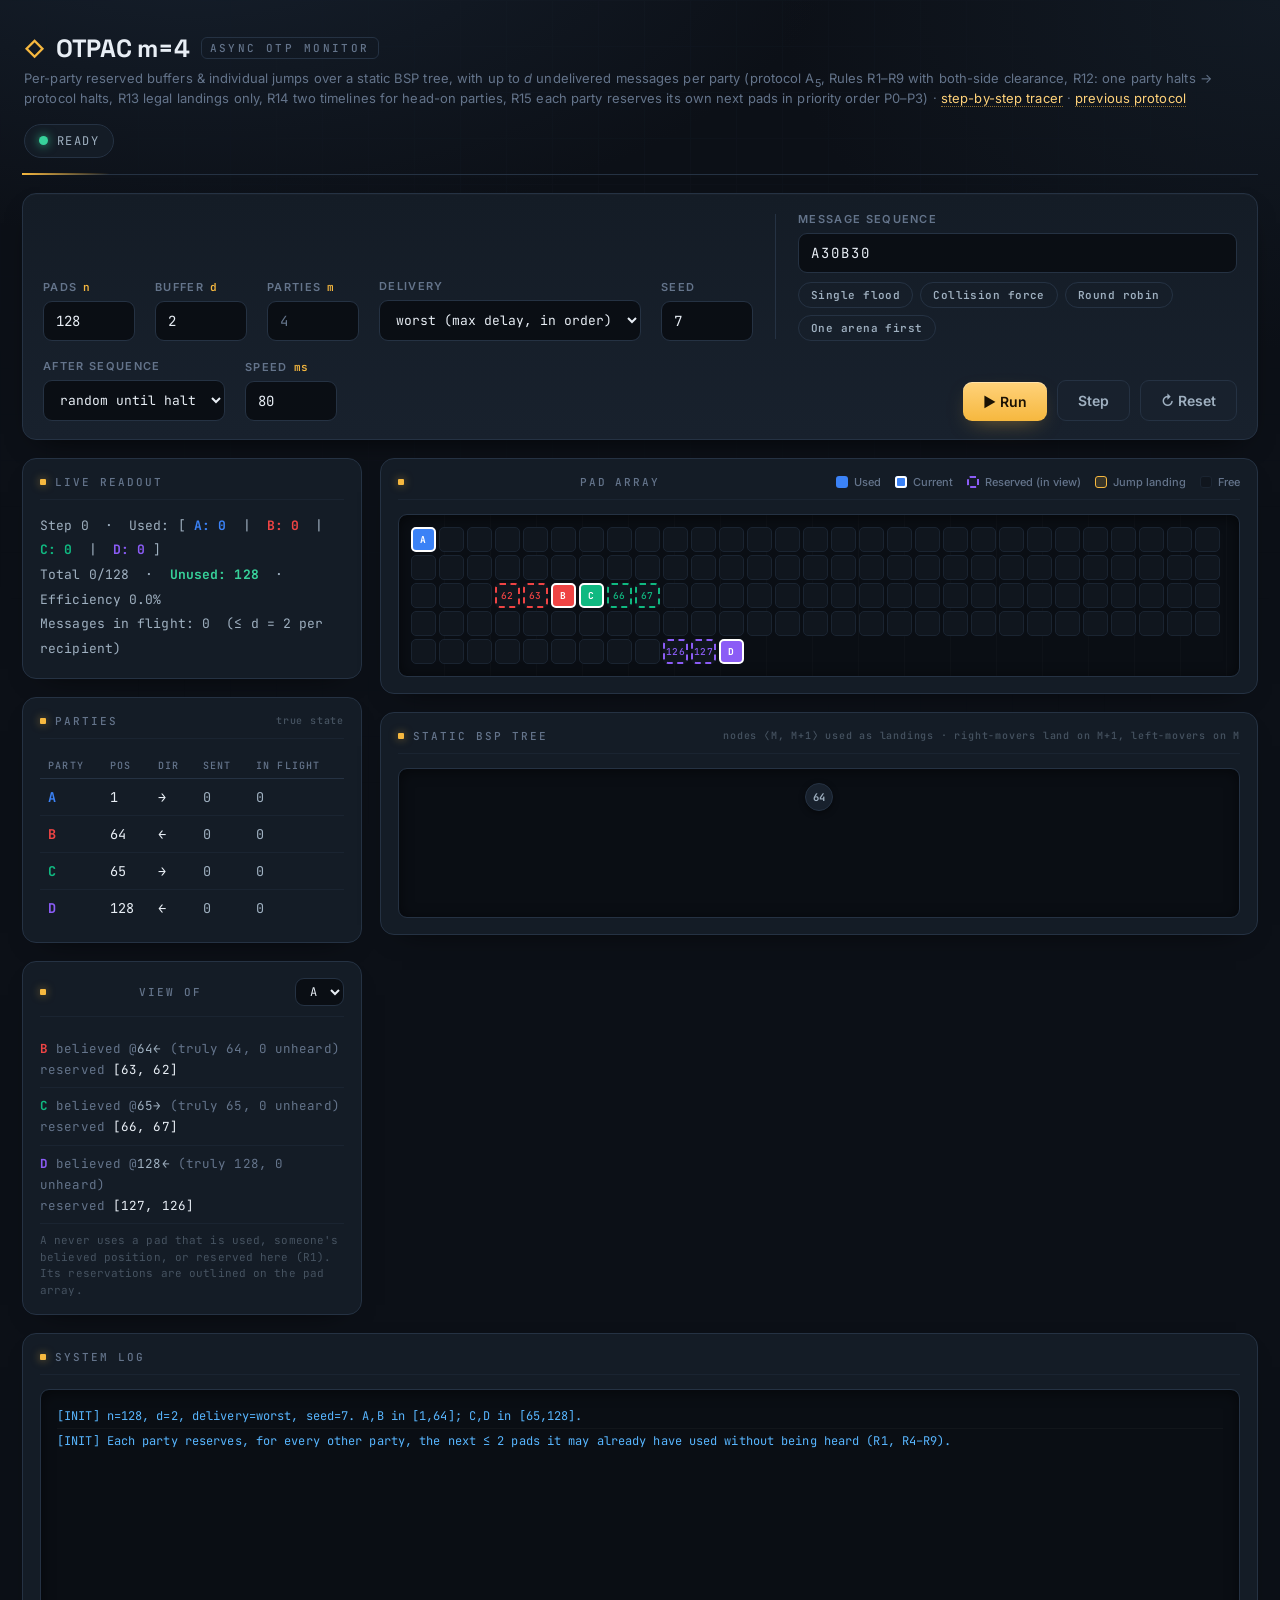
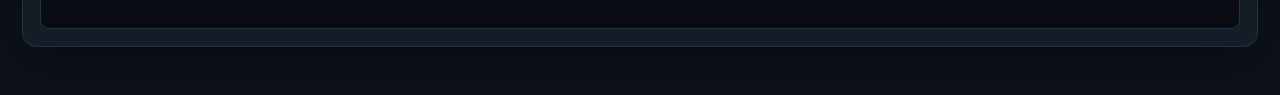
==== otpac_m4/index.html @ 9eb87cbe "A5 (m=4): Rule 15, each party reserves its own next d pads in priority order Every observer computes" ====
<!DOCTYPE html>
<html lang="en">
<head>
    <meta charset="UTF-8">
    <meta name="viewport" content="width=device-width, initial-scale=1.0">
    <title>OTPAC m=4 · Async OTP Monitor</title>
    <link rel="preconnect" href="https://fonts.googleapis.com">
    <link rel="preconnect" href="https://fonts.gstatic.com" crossorigin>
    <link href="https://fonts.googleapis.com/css2?family=Space+Grotesk:wght@500;600;700&family=Inter:wght@400;500;600&family=JetBrains+Mono:wght@400;500;700&display=swap" rel="stylesheet">
    <link rel="stylesheet" href="style.css">
</head>
<body>

<!-- ───────────────────────── HALT ALERT ───────────────────────── -->
<div id="blockedOverlay" class="blocked-overlay">
    <div class="modal">
        <div class="modal-flag">PROTOCOL HALTED</div>
        <h1 id="haltTitle">NO JUMP SPOT</h1>
        <p id="haltText">No party has a valid BSP jump spot left (more than 2d free pads on both sides).</p>
        <table class="blocked-stats-table">
            <thead><tr><th>Party</th><th>Pads used</th><th>Jumps</th></tr></thead>
            <tbody id="blockedTableBody"></tbody>
        </table>
        <div class="modal-waste">
            <span>Total pads wasted</span>
            <span id="statsWasted"></span>
        </div>
        <div class="modal-actions">
            <button class="btn-view" onclick="closePopup()">View trace</button>
            <button class="btn-restart" onclick="initSystem()">↻ Restart protocol</button>
        </div>
    </div>
</div>

<div class="container">

    <!-- ───────────────────────── NAMEPLATE ───────────────────────── -->
    <header class="header">
        <div class="nameplate">
            <div class="wordmark">
                <span class="wordmark-glyph">◇</span>
                <span>OTPAC m=4</span>
                <span class="wordmark-sub">Async OTP Monitor</span>
            </div>
            <div class="subtitle">Per-party reserved buffers &amp; individual jumps over a static BSP tree, with up to <i>d</i> undelivered messages per party (protocol A<sub>5</sub>, Rules R1–R9 with both-side clearance, R12: one party halts → protocol halts, R13 legal landings only, R14 two timelines for head-on parties, R15 each party reserves its own next pads in priority order P0–P3) · <a href="otpac_trace.html">step-by-step tracer</a> · <a href="../old_protocol/index.html">previous protocol</a></div>
        </div>
        <div class="status" id="statusLamp" data-state="ready">
            <span class="status-dot"></span>
            <span class="status-text">Ready</span>
        </div>
    </header>

    <!-- ───────────────────────── CONFIG WELL ───────────────────────── -->
    <section class="controls" aria-label="Simulation parameters">
        <div class="field">
            <label for="inpN">Pads <span class="sym">n</span></label>
            <input type="number" id="inpN" value="128" min="16" title="Total length of the shared pad.">
        </div>
        <div class="field">
            <label for="inpD">Buffer <span class="sym">d</span></label>
            <input type="number" id="inpD" value="2" min="1" title="At most d messages may be undelivered to a party when it sends. Must satisfy d ≤ ⌊n/4⌋−1.">
        </div>
        <div class="field">
            <label for="inpM">Parties <span class="sym">m</span></label>
            <input type="number" id="inpM" value="4" disabled title="This protocol is for exactly four parties: A, C move right; B, D move left.">
        </div>
        <div class="field">
            <label for="inpMode">Delivery</label>
            <select id="inpMode" title="How the network delivers messages. Every mode keeps at most d messages undelivered per recipient.">
                <option value="instant">instant (synchronous)</option>
                <option value="worst" selected>worst (max delay, in order)</option>
                <option value="random">random (p = 0.5)</option>
                <option value="adversarial">adversarial (p = 0.1)</option>
                <option value="lifo">lifo (newest first)</option>
                <option value="randcap">randcap (reordering)</option>
                <option value="shuffle">shuffle (random order)</option>
            </select>
        </div>
        <div class="field">
            <label for="inpSeed">Seed</label>
            <input type="number" id="inpSeed" value="7" min="0" title="Seed for random delivery and the random continuation.">
        </div>

        <div class="divider"></div>

        <div class="field field-grow">
            <label for="inpSeq">Message sequence</label>
            <input type="text" id="inpSeq" value="A30B30" placeholder="e.g. AABBCD  (A3 = AAA)" spellcheck="false" autocomplete="off">
            <div class="presets" aria-label="Sequence presets">
                <button type="button" class="chip" data-seq="A110">Single flood</button>
                <button type="button" class="chip" data-seq="ABABABABABABABABABABABAB">Collision force</button>
                <button type="button" class="chip" data-seq="ABCDABCDABCDABCD">Round robin</button>
                <button type="button" class="chip" data-seq="A30B30">One arena first</button>
            </div>
        </div>

        <div class="field">
            <label for="inpAfter">After sequence</label>
            <select id="inpAfter" title="What happens when the typed sequence is exhausted.">
                <option value="random" selected>random until halt</option>
                <option value="stop">stop</option>
            </select>
        </div>
        <div class="field">
            <label for="inpSpeed">Speed <span class="sym">ms</span></label>
            <input type="number" id="inpSpeed" value="80" step="20" min="0" title="Delay between steps. Set 0 to run instantly.">
        </div>

        <div class="actions">
            <button class="btn-run" id="btnRun" onclick="runSequence()">▶ Run</button>
            <button class="btn-reset" id="btnStep" onclick="stepOnce()" title="Execute the next Send">Step</button>
            <button class="btn-reset" onclick="initSystem()">↻ Reset</button>
        </div>
    </section>

    <!-- ───────────────────────── WORKSPACE ───────────────────────── -->
    <div class="layout-grid">

        <!-- Left rail: live readout + state + one party's view -->
        <aside class="rail">
            <section class="panel readout-panel">
                <div class="section-label">Live readout</div>
                <div class="readout" id="live-stats"><span class="readout-idle">Awaiting run…</span></div>
            </section>

            <section class="panel">
                <div class="section-label">Parties <span class="label-note">true state</span></div>
                <table class="state-table">
                    <thead><tr><th>Party</th><th>Pos</th><th>Dir</th><th>Sent</th><th>In flight</th></tr></thead>
                    <tbody id="stateBody"></tbody>
                </table>
            </section>

            <section class="panel">
                <div class="section-label section-label-row">
                    <span>View of</span>
                    <select id="inpObs" class="obs-select" title="Whose local view to display (also outlined on the pad array)">
                        <option value="0">A</option><option value="1">B</option><option value="2">C</option><option value="3">D</option>
                    </select>
                </div>
                <div class="view-box" id="viewBox"></div>
            </section>
        </aside>

        <!-- Main column: the pad tape (hero) + BSP tree -->
        <main class="stage">
            <section class="panel tape-panel">
                <div class="section-label section-label-row">
                    <span>Pad array</span>
                    <div class="legend" aria-hidden="true">
                        <span class="legend-item"><i class="sw sw-active"></i>Used</span>
                        <span class="legend-item"><i class="sw sw-pos"></i>Current</span>
                        <span class="legend-item"><i class="sw sw-res"></i>Reserved (in view)</span>
                        <span class="legend-item"><i class="sw sw-jump"></i>Jump landing</span>
                        <span class="legend-item"><i class="sw sw-empty"></i>Free</span>
                    </div>
                </div>
                <div class="tape">
                    <div class="pad-array" id="padGrid"></div>
                </div>
            </section>

            <section class="panel tree-panel">
                <div class="section-label">Static BSP tree <span class="label-note">nodes ⟨M, M+1⟩ used as landings · right-movers land on M+1, left-movers on M</span></div>
                <div id="tree-container">
                    <svg id="tree-lines"></svg>
                </div>
            </section>
        </main>
    </div>

    <!-- ───────────────────────── CONSOLE ───────────────────────── -->
    <section class="panel console-panel">
        <div class="section-label">System log</div>
        <div class="log" id="logBox"></div>
    </section>

</div>

<script src="otpac_m4.js"></script>
<script src="app.js"></script>
</body>
</html>
---- otpac_m4/style.css ----
/* ============================================================
   M-Party BSP · OTP Routing Monitor
   Instrument-console theme. Signal cells carry the colour;
   a single gold accent marks live / jump state.
   ============================================================ */

:root {
    /* Surfaces */
    --bg:          #0c1017;
    --bg-2:        #090d13;
    --panel:       #141c26;
    --panel-2:     #18212d;
    --well:        #0a0e14;   /* inset readouts: tape, log, tree */
    --line:        #253243;
    --line-soft:   #1a2431;

    /* Ink */
    --ink:         #e8eef5;
    --ink-2:       #9fb0c0;
    --ink-3:       #64748b;
    --ink-4:       #465361;

    /* Signature: the jump / live accent */
    --gold:        #f6b83f;
    --gold-hi:     #ffd27a;
    --gold-dim:    rgba(246, 184, 63, 0.16);
    --gold-line:   rgba(246, 184, 63, 0.55);

    /* Signals */
    --go:          #37d19a;
    --danger:      #f2585f;
    --azure:       #58b6ff;

    /* Compatibility aliases (referenced by older markup/JS paths) */
    --c-empty: var(--panel-2);
    --c-border: var(--line);
    --c-text: var(--ink);
    --c-bg: var(--bg);
    --c-card: var(--panel);

    --font-display: 'Space Grotesk', 'Inter', system-ui, sans-serif;
    --font-ui: 'Inter', system-ui, -apple-system, 'Segoe UI', sans-serif;
    --font-mono: 'JetBrains Mono', ui-monospace, 'SF Mono', 'Cascadia Code', Menlo, monospace;

    --radius: 14px;
    --radius-sm: 9px;
}

* { box-sizing: border-box; }

body {
    font-family: var(--font-ui);
    margin: 0;
    padding: 28px 22px 48px;
    color: var(--ink);
    background:
        radial-gradient(1200px 600px at 15% -10%, #16202d 0%, transparent 55%),
        radial-gradient(1000px 700px at 100% 0%, #121a24 0%, transparent 50%),
        var(--bg);
    background-attachment: fixed;
    -webkit-font-smoothing: antialiased;
    letter-spacing: 0.1px;
}

/* faint engineering grid overlay */
body::before {
    content: "";
    position: fixed;
    inset: 0;
    pointer-events: none;
    background-image:
        linear-gradient(var(--line-soft) 1px, transparent 1px),
        linear-gradient(90deg, var(--line-soft) 1px, transparent 1px);
    background-size: 46px 46px;
    opacity: 0.20;
    mask-image: radial-gradient(circle at 50% 0%, #000 0%, transparent 80%);
    z-index: 0;
}

.container {
    position: relative;
    z-index: 1;
    max-width: 1440px;
    margin: 0 auto;
    display: flex;
    flex-direction: column;
    gap: 18px;
    animation: rise 0.5s cubic-bezier(.2,.7,.2,1) both;
}

@keyframes rise { from { opacity: 0; transform: translateY(8px); } to { opacity: 1; transform: none; } }

/* ───────────────────────── NAMEPLATE ───────────────────────── */
.header {
    display: flex;
    align-items: center;
    justify-content: space-between;
    gap: 18px;
    flex-wrap: wrap;
    padding: 4px 2px 16px;
    border-bottom: 1px solid var(--line);
    position: relative;
}
.header::after {
    content: "";
    position: absolute;
    left: 0; bottom: -1px;
    width: 88px; height: 2px;
    background: linear-gradient(90deg, var(--gold), transparent);
}
.nameplate { display: flex; flex-direction: column; gap: 6px; }
.wordmark {
    display: flex;
    align-items: baseline;
    gap: 11px;
    font-family: var(--font-display);
    font-weight: 700;
    font-size: 25px;
    letter-spacing: -0.01em;
    color: var(--ink);
}
.wordmark-glyph { color: var(--gold); font-size: 20px; transform: translateY(-1px); }
.wordmark-sub {
    font-family: var(--font-mono);
    font-size: 11px;
    font-weight: 500;
    letter-spacing: 0.22em;
    text-transform: uppercase;
    color: var(--ink-3);
    padding: 3px 8px;
    border: 1px solid var(--line);
    border-radius: 6px;
    align-self: center;
}
.subtitle { font-size: 13px; color: var(--ink-3); }

/* status lamp */
.status {
    display: inline-flex;
    align-items: center;
    gap: 9px;
    font-family: var(--font-mono);
    font-size: 12px;
    letter-spacing: 0.12em;
    text-transform: uppercase;
    color: var(--ink-2);
    padding: 8px 14px;
    border: 1px solid var(--line);
    border-radius: 999px;
    background: var(--panel);
}
.status-dot {
    width: 9px; height: 9px; border-radius: 50%;
    background: var(--ink-3);
    box-shadow: 0 0 0 0 transparent;
}
.status[data-state="ready"]   .status-dot { background: var(--go); box-shadow: 0 0 10px 1px rgba(55,209,154,.6); }
.status[data-state="running"] .status-dot { background: var(--gold); box-shadow: 0 0 10px 1px var(--gold-line); animation: pulse 1s ease-in-out infinite; }
.status[data-state="halt"]    .status-dot { background: var(--danger); box-shadow: 0 0 10px 1px rgba(242,88,95,.6); }
.status[data-state="running"] { color: var(--gold-hi); border-color: var(--gold-line); }
.status[data-state="halt"]    { color: #ffb4b7; border-color: rgba(242,88,95,.5); }

@keyframes pulse { 0%,100% { opacity: 1; } 50% { opacity: .35; } }

/* ───────────────────────── CONFIG WELL ───────────────────────── */
.controls {
    display: flex;
    gap: 18px 20px;
    flex-wrap: wrap;
    align-items: flex-end;
    background: linear-gradient(180deg, var(--panel), var(--panel-2));
    padding: 18px 20px;
    border: 1px solid var(--line);
    border-radius: var(--radius);
    box-shadow: 0 1px 0 rgba(255,255,255,.02) inset, 0 12px 30px -18px #000;
}
.field { display: flex; flex-direction: column; gap: 7px; }
.field-grow { flex: 1 1 300px; min-width: 240px; }
.field label {
    font-size: 11px;
    font-weight: 600;
    letter-spacing: 0.12em;
    text-transform: uppercase;
    color: var(--ink-3);
    display: flex; align-items: center; gap: 6px;
}
.field label .sym {
    font-family: var(--font-mono);
    color: var(--gold);
    font-size: 11px;
    text-transform: none;
    letter-spacing: 0;
}

input[type="number"], input[type="text"] {
    font-family: var(--font-mono);
    background: var(--well);
    color: var(--ink);
    border: 1px solid var(--line);
    border-radius: var(--radius-sm);
    padding: 10px 12px;
    font-size: 14px;
    transition: border-color .15s, box-shadow .15s, background .15s;
}
input[type="number"] { width: 92px; }
input[type="text"] { width: 100%; letter-spacing: 2px; }
input::placeholder { color: var(--ink-4); letter-spacing: 0; }
input:hover { border-color: #33455a; }
input:focus {
    outline: none;
    border-color: var(--gold-line);
    box-shadow: 0 0 0 3px var(--gold-dim);
    background: #0b1119;
}

.divider { width: 1px; align-self: stretch; background: var(--line); margin: 2px 2px; }

.presets { display: flex; gap: 7px; flex-wrap: wrap; margin-top: 2px; }
.chip {
    font-family: var(--font-mono);
    font-size: 11px;
    letter-spacing: 0.04em;
    color: var(--ink-2);
    background: transparent;
    border: 1px solid var(--line);
    border-radius: 999px;
    padding: 5px 12px;
    cursor: pointer;
    transition: all .15s;
}
.chip:hover { color: var(--gold-hi); border-color: var(--gold-line); background: var(--gold-dim); }

.actions { display: flex; gap: 10px; align-items: flex-end; margin-left: auto; }

button {
    font-family: var(--font-ui);
    font-weight: 600;
    font-size: 14px;
    border: none;
    border-radius: var(--radius-sm);
    padding: 11px 20px;
    cursor: pointer;
    transition: transform .12s, box-shadow .15s, background .15s, color .15s, border-color .15s;
}
button:active { transform: translateY(1px); }

.btn-run {
    color: #1a1204;
    background: linear-gradient(180deg, var(--gold-hi), var(--gold));
    box-shadow: 0 8px 22px -10px var(--gold-line), 0 1px 0 rgba(255,255,255,.35) inset;
}
.btn-run:hover { box-shadow: 0 10px 26px -8px var(--gold-line), 0 1px 0 rgba(255,255,255,.45) inset; filter: brightness(1.04); }
.btn-run:disabled {
    color: var(--ink-3);
    background: var(--panel-2);
    box-shadow: none;
    cursor: not-allowed;
    border: 1px solid var(--line);
}
.btn-reset {
    color: var(--ink-2);
    background: var(--panel-2);
    border: 1px solid var(--line);
}
.btn-reset:hover { color: var(--ink); border-color: #34465b; background: #1d2734; }

/* ───────────────────────── WORKSPACE ───────────────────────── */
.layout-grid {
    display: grid;
    grid-template-columns: 340px 1fr;
    gap: 18px;
    align-items: start;
}
.rail, .stage { display: flex; flex-direction: column; gap: 18px; min-width: 0; }

.panel {
    background: var(--panel);
    border: 1px solid var(--line);
    border-radius: var(--radius);
    padding: 16px 17px;
    box-shadow: 0 12px 30px -22px #000;
}

.section-label {
    font-family: var(--font-mono);
    font-size: 11px;
    font-weight: 500;
    letter-spacing: 0.18em;
    text-transform: uppercase;
    color: var(--ink-3);
    margin-bottom: 14px;
    padding-bottom: 10px;
    border-bottom: 1px solid var(--line-soft);
    display: flex; align-items: center; gap: 9px;
}
.section-label::before {
    content: "";
    width: 6px; height: 6px; border-radius: 1px;
    background: var(--gold);
    box-shadow: 0 0 8px var(--gold-line);
    flex: none;
}
.section-label-row { justify-content: space-between; }
.label-note {
    margin-left: auto;
    font-size: 10px;
    letter-spacing: 0.08em;
    color: var(--ink-4);
    text-transform: none;
}
.section-label-row .label-note { margin-left: 0; }

/* ───────────────────────── LIVE READOUT ───────────────────────── */
.readout {
    font-family: var(--font-mono);
    font-size: 13px;
    line-height: 1.9;
    color: var(--ink-2);
    word-break: break-word;
}
.readout-idle, .readout-panel .readout-idle { color: var(--ink-4); font-style: normal; }

/* ───────────────────────── STATE TABLE ───────────────────────── */
.state-table { width: 100%; border-collapse: collapse; }
.state-table th {
    font-family: var(--font-mono);
    font-size: 10px;
    letter-spacing: 0.12em;
    text-transform: uppercase;
    color: var(--ink-3);
    font-weight: 500;
    text-align: left;
    padding: 6px 8px;
    border-bottom: 1px solid var(--line);
}
.state-table td {
    font-family: var(--font-mono);
    font-size: 13.5px;
    padding: 9px 8px;
    border-bottom: 1px solid var(--line-soft);
    color: var(--ink);
}
.state-table tr:last-child td { border-bottom: none; }
.state-table tbody tr { transition: background .12s; }
.state-table tbody tr:hover { background: rgba(255,255,255,.02); }
.dir-arrow { font-weight: 700; font-size: 15px; }
.dir-right { color: var(--go); }
.dir-left  { color: var(--danger); }

/* ───────────────────────── PAD TAPE (hero) ───────────────────────── */
.tape {
    background:
        repeating-linear-gradient(90deg, transparent 0 45px, rgba(255,255,255,.015) 45px 46px),
        var(--well);
    border: 1px solid var(--line);
    border-radius: var(--radius-sm);
    padding: 12px;
    box-shadow: inset 0 2px 14px rgba(0,0,0,.55);
}
.pad-array {
    display: flex;
    flex-wrap: wrap;
    gap: 3px;
    max-height: 340px;
    overflow-y: auto;
    padding-right: 4px;
}
.pad-array::-webkit-scrollbar { width: 9px; }
.pad-array::-webkit-scrollbar-thumb { background: #24303f; border-radius: 6px; }
.pad-array::-webkit-scrollbar-track { background: transparent; }

/* base = free pad. JS overrides bg/box-shadow/colour inline for active & ghost. */
.pad {
    width: 25px; height: 25px;
    display: flex; align-items: center; justify-content: center;
    font-family: var(--font-mono);
    font-size: 9.5px;
    font-weight: 500;
    color: var(--ink-4);
    background: #10161e;
    border: 1px solid var(--line-soft);
    border-radius: 5px;
    position: relative;
    transition: transform .1s, filter .1s;
}
.pad.active {
    color: #fff !important;
    border-color: transparent;
    font-weight: 700;
    /* colour comes from JS inline style; give it a lift */
    filter: saturate(1.08) brightness(1.02);
}
.pad.active:hover { transform: translateY(-2px) scale(1.06); z-index: 3; }
.pad.ghost {
    /* JS sets transparent bg + inset colour ring inline; refine the shape */
    border-color: transparent;
    border-style: dashed;
    font-weight: 700;
}
.pad.jump-spot {
    color: var(--gold-hi) !important;
    background: var(--gold-dim) !important;
    border: 1px dashed var(--gold-line) !important;
    box-shadow: 0 0 10px -1px var(--gold-dim);
    font-weight: 700;
    animation: jumpGlow 1.6s ease-in-out infinite;
}
@keyframes jumpGlow {
    0%,100% { box-shadow: 0 0 8px -2px var(--gold-dim); }
    50%     { box-shadow: 0 0 14px 0 var(--gold-line); }
}

/* legend */
.legend { display: flex; gap: 14px; flex-wrap: wrap; }
.legend-item {
    display: inline-flex; align-items: center; gap: 6px;
    font-family: var(--font-ui);
    font-size: 11px;
    letter-spacing: 0;
    text-transform: none;
    color: var(--ink-3);
}
.sw { width: 12px; height: 12px; border-radius: 3px; flex: none; }
.sw-active { background: #3b82f6; }
.sw-ghost  { background: transparent; box-shadow: inset 0 0 0 2px #8b5cf6; }
.sw-jump   { background: var(--gold-dim); border: 1px dashed var(--gold-line); }
.sw-empty  { background: #10161e; border: 1px solid var(--line-soft); }

/* ───────────────────────── BSP TREE ───────────────────────── */
.tree-panel #tree-container {
    position: relative;
    padding: 14px 4px;
    min-height: 150px;
    display: flex;
    flex-direction: column;
    gap: 34px;
    overflow: hidden;
    background: var(--well);
    border: 1px solid var(--line);
    border-radius: var(--radius-sm);
    box-shadow: inset 0 2px 14px rgba(0,0,0,.5);
}
#tree-lines {
    position: absolute;
    top: 0; left: 0;
    width: 100%; height: 100%;
    z-index: 1;
    pointer-events: none;
    overflow: visible;
}
.tree-level { position: relative; height: 28px; width: 100%; z-index: 2; }
.tree-node {
    position: absolute;
    transform: translateX(-50%);
    width: 28px; height: 28px;
    border-radius: 50%;
    display: flex; align-items: center; justify-content: center;
    font-family: var(--font-mono);
    font-weight: 700;
    font-size: 10.5px;
    color: var(--ink-2);
    background: var(--panel-2);
    border: 1px solid var(--line);
    box-shadow: 0 2px 6px rgba(0,0,0,.4);
    transition: all .3s ease;
}
.tree-node.active-jump {
    color: #241800;
    background: linear-gradient(180deg, var(--gold-hi), var(--gold));
    border-color: var(--gold-hi);
    box-shadow: 0 0 16px 1px var(--gold-line);
    transform: translateX(-50%) scale(1.22);
    z-index: 10;
}

/* ───────────────────────── CONSOLE LOG ───────────────────────── */
.console-panel { padding-bottom: 17px; }
.log {
    background: var(--well);
    border: 1px solid var(--line);
    border-radius: var(--radius-sm);
    padding: 14px 16px;
    height: 240px;
    overflow-y: auto;
    font-family: var(--font-mono);
    font-size: 12px;
    line-height: 1.5;
    color: #6ee7b7;                 /* default phosphor line */
    box-shadow: inset 0 2px 14px rgba(0,0,0,.5);
}
.log::-webkit-scrollbar { width: 9px; }
.log::-webkit-scrollbar-thumb { background: #24303f; border-radius: 6px; }
.log div {
    padding: 3px 0;
    border-bottom: 1px solid rgba(255,255,255,.03);
    white-space: pre-wrap;
    word-break: break-word;
}
.log div:last-child { border-bottom: none; }
.log-sys  { color: var(--azure); }
.log-warn { color: var(--gold-hi); }
.log-err  { color: #ff8a8f; font-weight: 700; }

/* ───────────────────────── DEADLOCK MODAL ───────────────────────── */
.blocked-overlay {
    position: fixed; inset: 0;
    background: rgba(5, 8, 12, 0.72);
    backdrop-filter: blur(4px);
    display: none;
    justify-content: center; align-items: center;
    z-index: 1000;
    padding: 20px;
}
.modal {
    position: relative;
    background: linear-gradient(180deg, var(--panel), var(--panel-2));
    padding: 30px 30px 26px;
    border-radius: 16px;
    border: 1px solid rgba(242,88,95,.4);
    box-shadow: 0 30px 80px -20px #000, 0 0 60px -30px var(--danger);
    text-align: center;
    max-width: 440px; width: 100%;
    animation: rise .35s cubic-bezier(.2,.7,.2,1) both;
}
.modal::before {
    content: "";
    position: absolute; top: 0; left: 0; right: 0; height: 3px;
    border-radius: 16px 16px 0 0;
    background: linear-gradient(90deg, transparent, var(--danger), transparent);
}
.modal-flag {
    font-family: var(--font-mono);
    font-size: 10px;
    letter-spacing: 0.28em;
    text-transform: uppercase;
    color: var(--danger);
    margin-bottom: 10px;
}
.modal h1 {
    font-family: var(--font-display);
    color: #ff9a9e;
    font-size: 30px;
    letter-spacing: 0.04em;
    margin: 0 0 8px;
}
.modal p { color: var(--ink-2); font-size: 13.5px; line-height: 1.5; margin: 0 0 20px; }

.blocked-stats-table {
    width: 100%;
    border-collapse: collapse;
    margin-bottom: 16px;
    text-align: left;
}
.blocked-stats-table th {
    font-family: var(--font-mono);
    font-size: 10px;
    letter-spacing: 0.1em;
    text-transform: uppercase;
    color: var(--ink-3);
    font-weight: 500;
    padding: 8px 8px;
    border-bottom: 1px solid var(--line);
}
.blocked-stats-table td {
    font-family: var(--font-mono);
    font-size: 13px;
    color: var(--ink);
    padding: 9px 8px;
    border-bottom: 1px solid var(--line-soft);
}
.modal-waste {
    display: flex;
    align-items: baseline;
    justify-content: space-between;
    gap: 12px;
    padding: 12px 14px;
    margin-bottom: 22px;
    background: rgba(242,88,95,.08);
    border: 1px solid rgba(242,88,95,.25);
    border-radius: var(--radius-sm);
    font-family: var(--font-mono);
    font-size: 12px;
    letter-spacing: 0.08em;
    text-transform: uppercase;
    color: var(--ink-2);
}
#statsWasted { color: #ff9a9e; font-size: 18px; font-weight: 700; letter-spacing: 0; }

.modal-actions { display: flex; gap: 12px; justify-content: center; }
.btn-view {
    background: var(--panel-2);
    border: 1px solid var(--line);
    color: var(--ink-2);
}
.btn-view:hover { color: var(--ink); border-color: #34465b; }
.btn-restart {
    background: linear-gradient(180deg, #ff7b80, var(--danger));
    color: #2a0608;
    box-shadow: 0 8px 22px -10px var(--danger);
}
.btn-restart:hover { filter: brightness(1.05); }

/* ───────────────────────── RESPONSIVE ───────────────────────── */
@media (max-width: 1040px) {
    .layout-grid { grid-template-columns: 1fr; }
    .rail { flex-direction: row; flex-wrap: wrap; }
    .rail > .panel { flex: 1 1 300px; }
}
@media (max-width: 720px) {
    body { padding: 18px 14px 36px; }
    .actions { margin-left: 0; width: 100%; }
    .actions .btn-run { flex: 1; }
    .divider { display: none; }
    .field-grow { flex-basis: 100%; }
    .wordmark { font-size: 21px; flex-wrap: wrap; }
    .legend { display: none; }
}

/* ───────────────────────── A11Y ───────────────────────── */
:focus-visible { outline: 2px solid var(--gold); outline-offset: 2px; }

@media (prefers-reduced-motion: reduce) {
    *, *::before, *::after {
        animation-duration: 0.001ms !important;
        animation-iteration-count: 1 !important;
        transition-duration: 0.001ms !important;
    }
}
/* ============================================================
   OTPAC m=4 additions (asynchronous protocol A5):
   selects, per-party view panel, reserved / position pad states.
   ============================================================ */
select {
    font-family: var(--font-mono);
    background: var(--well);
    color: var(--ink);
    border: 1px solid var(--line);
    border-radius: var(--radius-sm);
    padding: 10px 12px;
    font-size: 13px;
    cursor: pointer;
}
select:hover { border-color: #33455a; }
select:focus { outline: none; border-color: var(--gold-line); box-shadow: 0 0 0 3px var(--gold-dim); }
input:disabled { color: var(--ink-3); cursor: not-allowed; }
.obs-select { padding: 4px 10px; font-size: 12px; letter-spacing: 0; text-transform: none; }

.state-table td.num { color: var(--ink-2); }
.halted-tag { color: var(--danger); font-size: 11px; margin-left: 4px; }

.view-box { font-family: var(--font-mono); font-size: 12.5px; line-height: 1.7; color: var(--ink-2); }
.view-row { padding: 7px 0; border-bottom: 1px solid var(--line-soft); }
.view-row:last-child { border-bottom: none; }
.view-row .who { font-weight: 700; }
.view-row .k { color: var(--ink-3); }
.view-row .pads { color: var(--ink); word-break: break-word; }
.view-note { color: var(--ink-4); font-size: 11px; margin-top: 8px; line-height: 1.5; }

/* pad states set by app.js */
.pad.pos {
    color: #fff !important;
    font-weight: 700;
    outline: 2px solid #fff;
    outline-offset: -2px;
    z-index: 2;
}
.pad.reserved { border-style: dashed !important; border-width: 2px !important; }
.pad.landing::after {
    content: "";
    position: absolute; inset: -3px;
    border-radius: 7px;
    border: 1px solid var(--gold);
    box-shadow: 0 0 8px var(--gold-line);
    pointer-events: none;
}
.sw-pos { background: #3b82f6; box-shadow: inset 0 0 0 2px #fff; }
.sw-res { background: transparent; border: 2px dashed #8b5cf6; }
.sw-jump { background: var(--gold-dim); border: 1px solid var(--gold); }
.subtitle a { color: var(--gold-hi); text-decoration: none; border-bottom: 1px dotted var(--gold-line); }
.subtitle a:hover { color: var(--gold); }
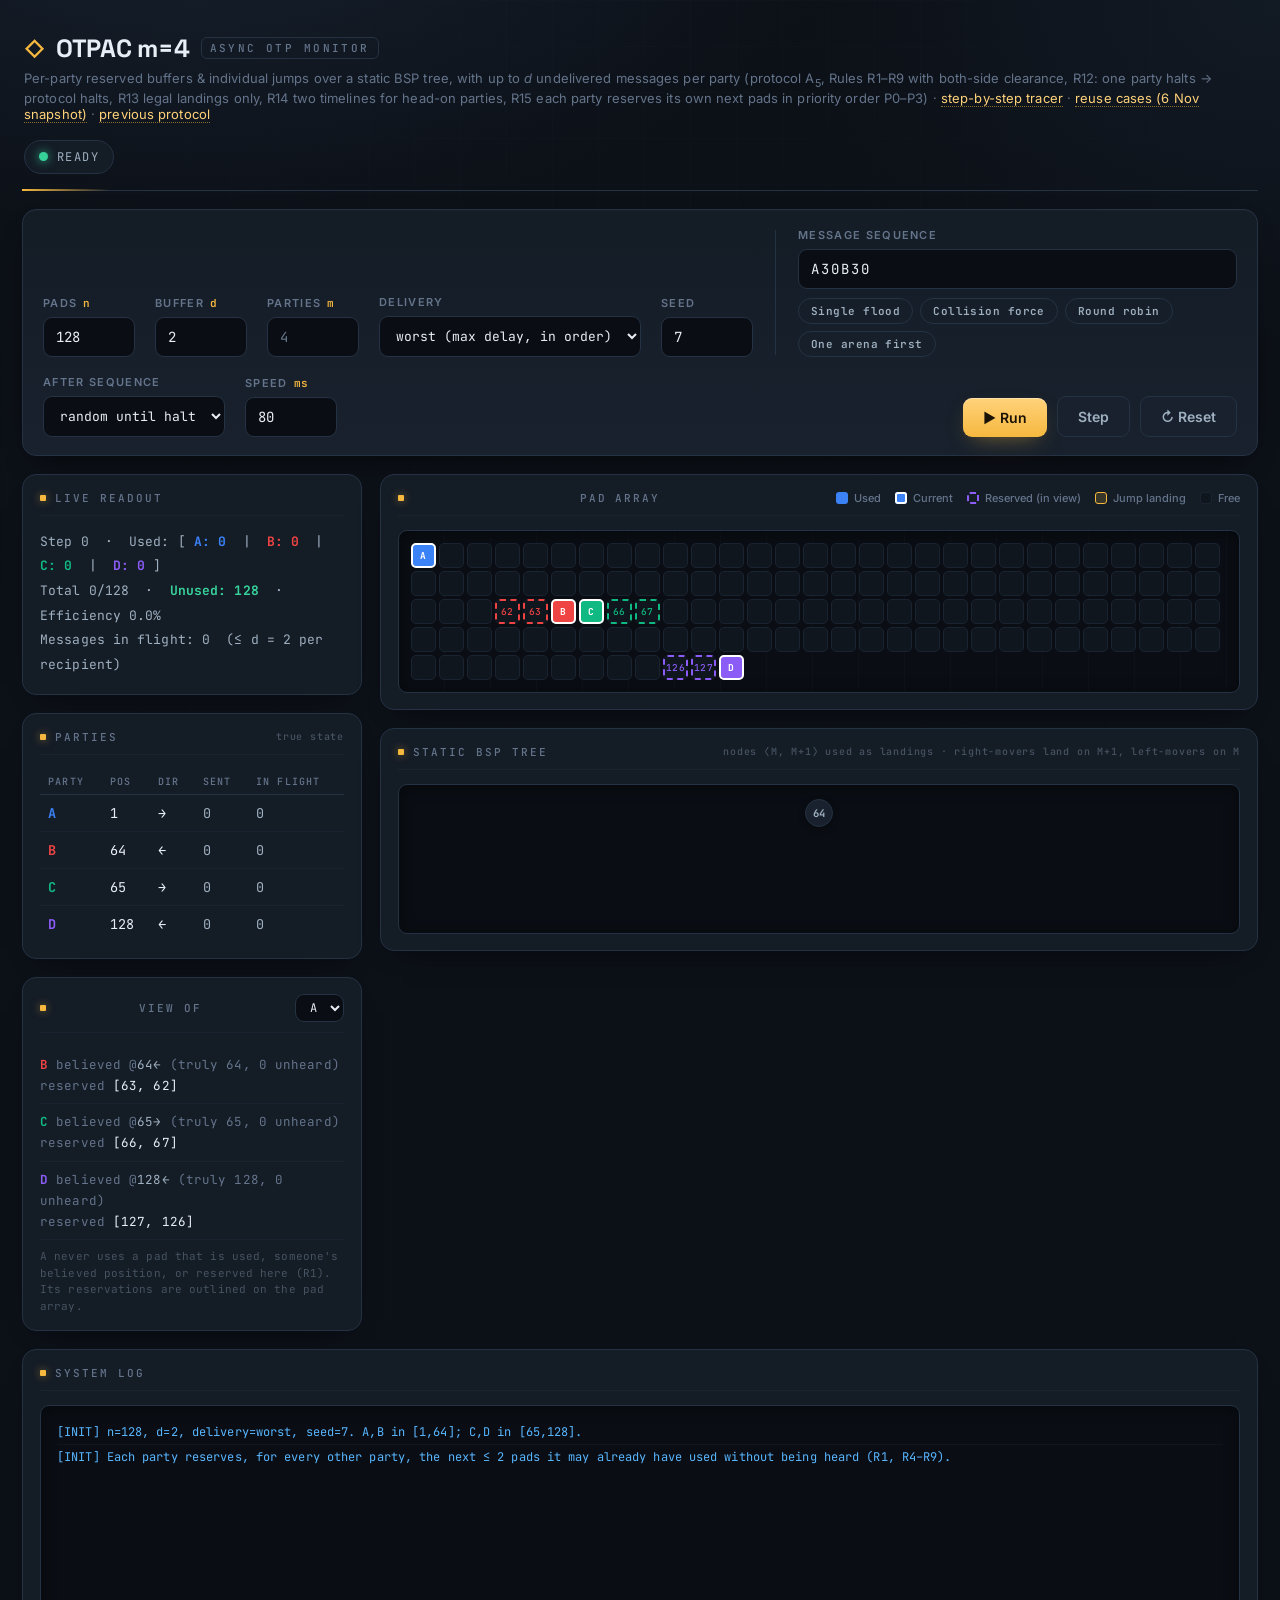
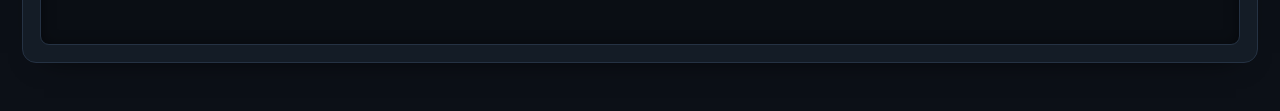
==== commit a1fcbc55: "A5 (m=4): drop the advance-jumpspot variants; add review page for reuse cases Removes the selfJumpNo" ====
--- a/otpac_m4/index.html
+++ b/otpac_m4/index.html
@@ -42,7 +42,7 @@
                 <span>OTPAC m=4</span>
                 <span class="wordmark-sub">Async OTP Monitor</span>
             </div>
-            <div class="subtitle">Per-party reserved buffers &amp; individual jumps over a static BSP tree, with up to <i>d</i> undelivered messages per party (protocol A<sub>5</sub>, Rules R1–R9 with both-side clearance, R12: one party halts → protocol halts, R13 legal landings only, R14 two timelines for head-on parties, R15 each party reserves its own next pads in priority order P0–P3) · <a href="otpac_trace.html">step-by-step tracer</a> · <a href="../old_protocol/index.html">previous protocol</a></div>
+            <div class="subtitle">Per-party reserved buffers &amp; individual jumps over a static BSP tree, with up to <i>d</i> undelivered messages per party (protocol A<sub>5</sub>, Rules R1–R9 with both-side clearance, R12: one party halts → protocol halts, R13 legal landings only, R14 two timelines for head-on parties, R15 each party reserves its own next pads in priority order P0–P3) · <a href="otpac_trace.html">step-by-step tracer</a> · <a href="review/index.html">reuse cases (6 Nov snapshot)</a> · <a href="../old_protocol/index.html">previous protocol</a></div>
         </div>
         <div class="status" id="statusLamp" data-state="ready">
             <span class="status-dot"></span>
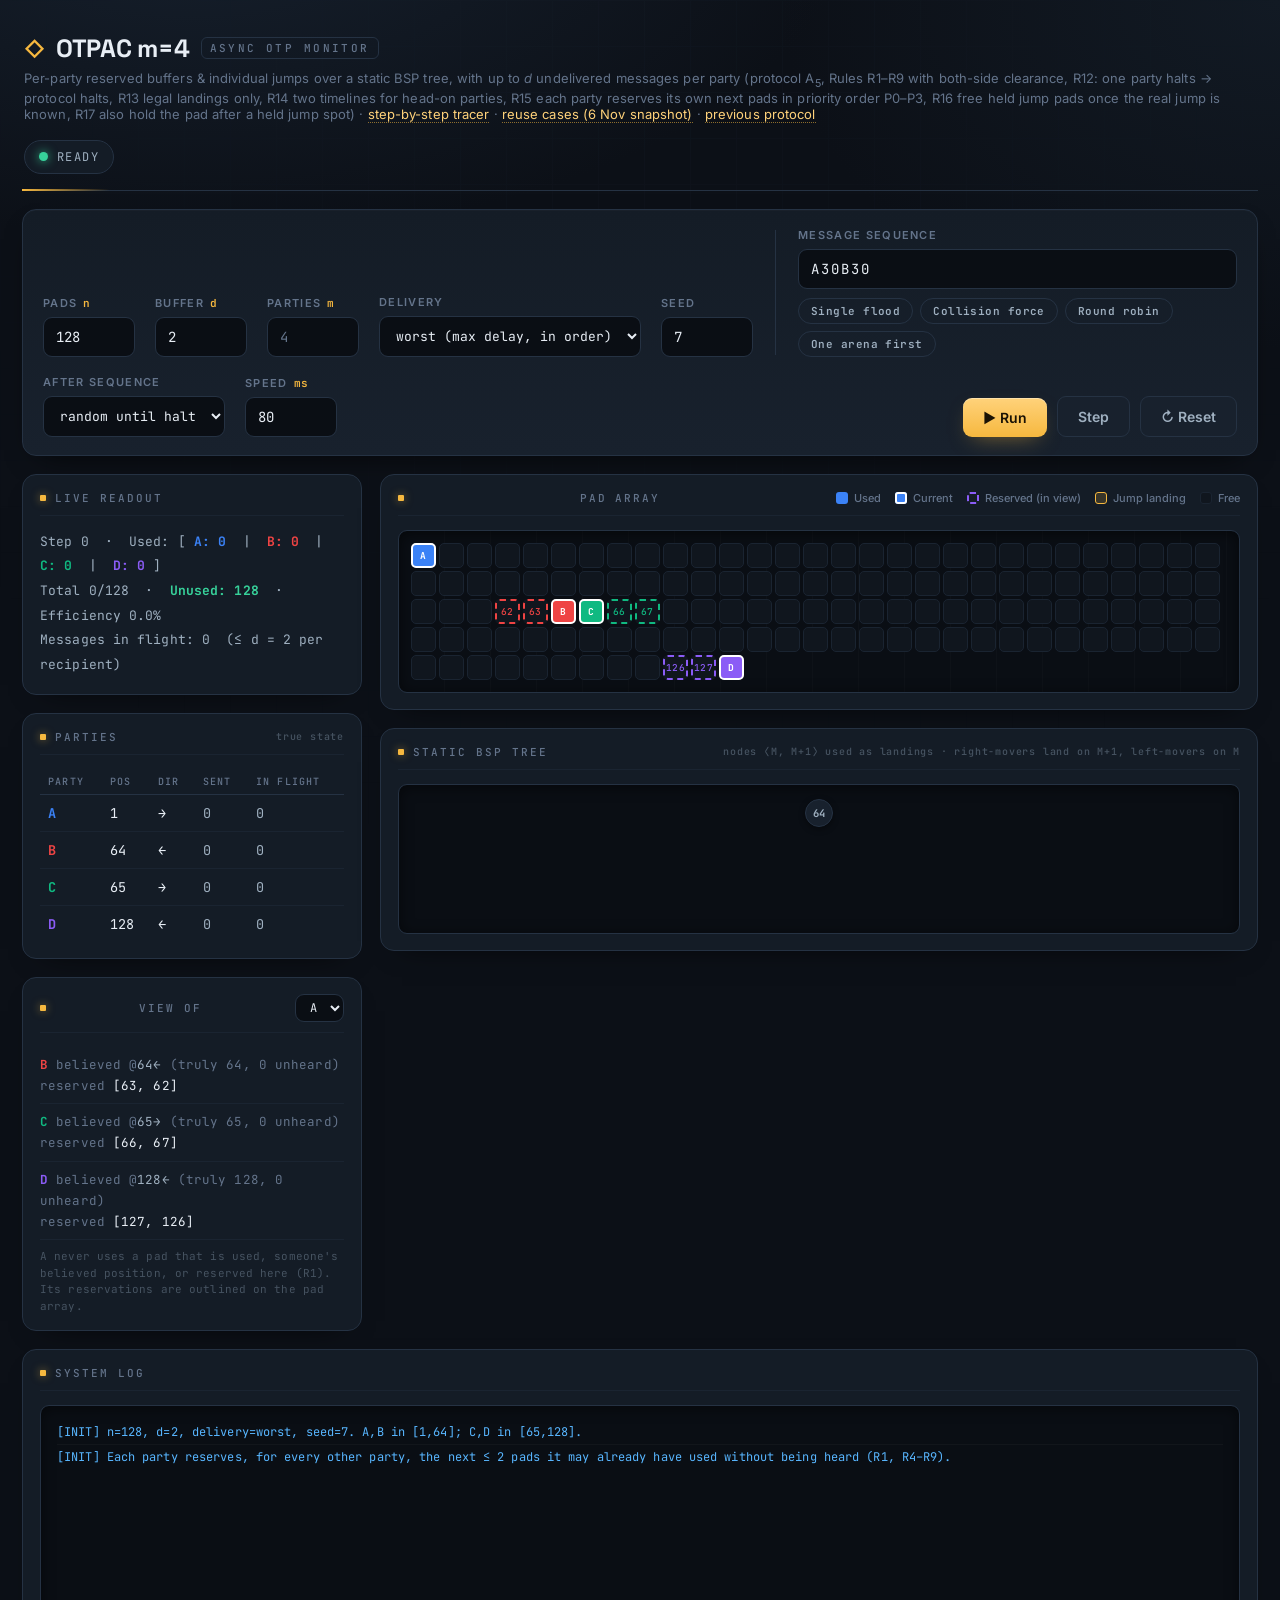
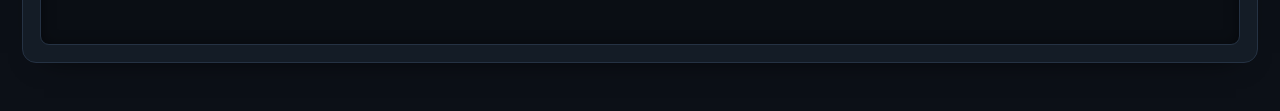
==== commit f016a440: "A5 (m=4): Rules 16 and 17 for held jump pads Rule 16: an observer frees the pads it holds for X from" ====
--- a/otpac_m4/index.html
+++ b/otpac_m4/index.html
@@ -42,7 +42,7 @@
                 <span>OTPAC m=4</span>
                 <span class="wordmark-sub">Async OTP Monitor</span>
             </div>
-            <div class="subtitle">Per-party reserved buffers &amp; individual jumps over a static BSP tree, with up to <i>d</i> undelivered messages per party (protocol A<sub>5</sub>, Rules R1–R9 with both-side clearance, R12: one party halts → protocol halts, R13 legal landings only, R14 two timelines for head-on parties, R15 each party reserves its own next pads in priority order P0–P3) · <a href="otpac_trace.html">step-by-step tracer</a> · <a href="review/index.html">reuse cases (6 Nov snapshot)</a> · <a href="../old_protocol/index.html">previous protocol</a></div>
+            <div class="subtitle">Per-party reserved buffers &amp; individual jumps over a static BSP tree, with up to <i>d</i> undelivered messages per party (protocol A<sub>5</sub>, Rules R1–R9 with both-side clearance, R12: one party halts → protocol halts, R13 legal landings only, R14 two timelines for head-on parties, R15 each party reserves its own next pads in priority order P0–P3, R16 free held jump pads once the real jump is known, R17 also hold the pad after a held jump spot) · <a href="otpac_trace.html">step-by-step tracer</a> · <a href="review/index.html">reuse cases (6 Nov snapshot)</a> · <a href="../old_protocol/index.html">previous protocol</a></div>
         </div>
         <div class="status" id="statusLamp" data-state="ready">
             <span class="status-dot"></span>
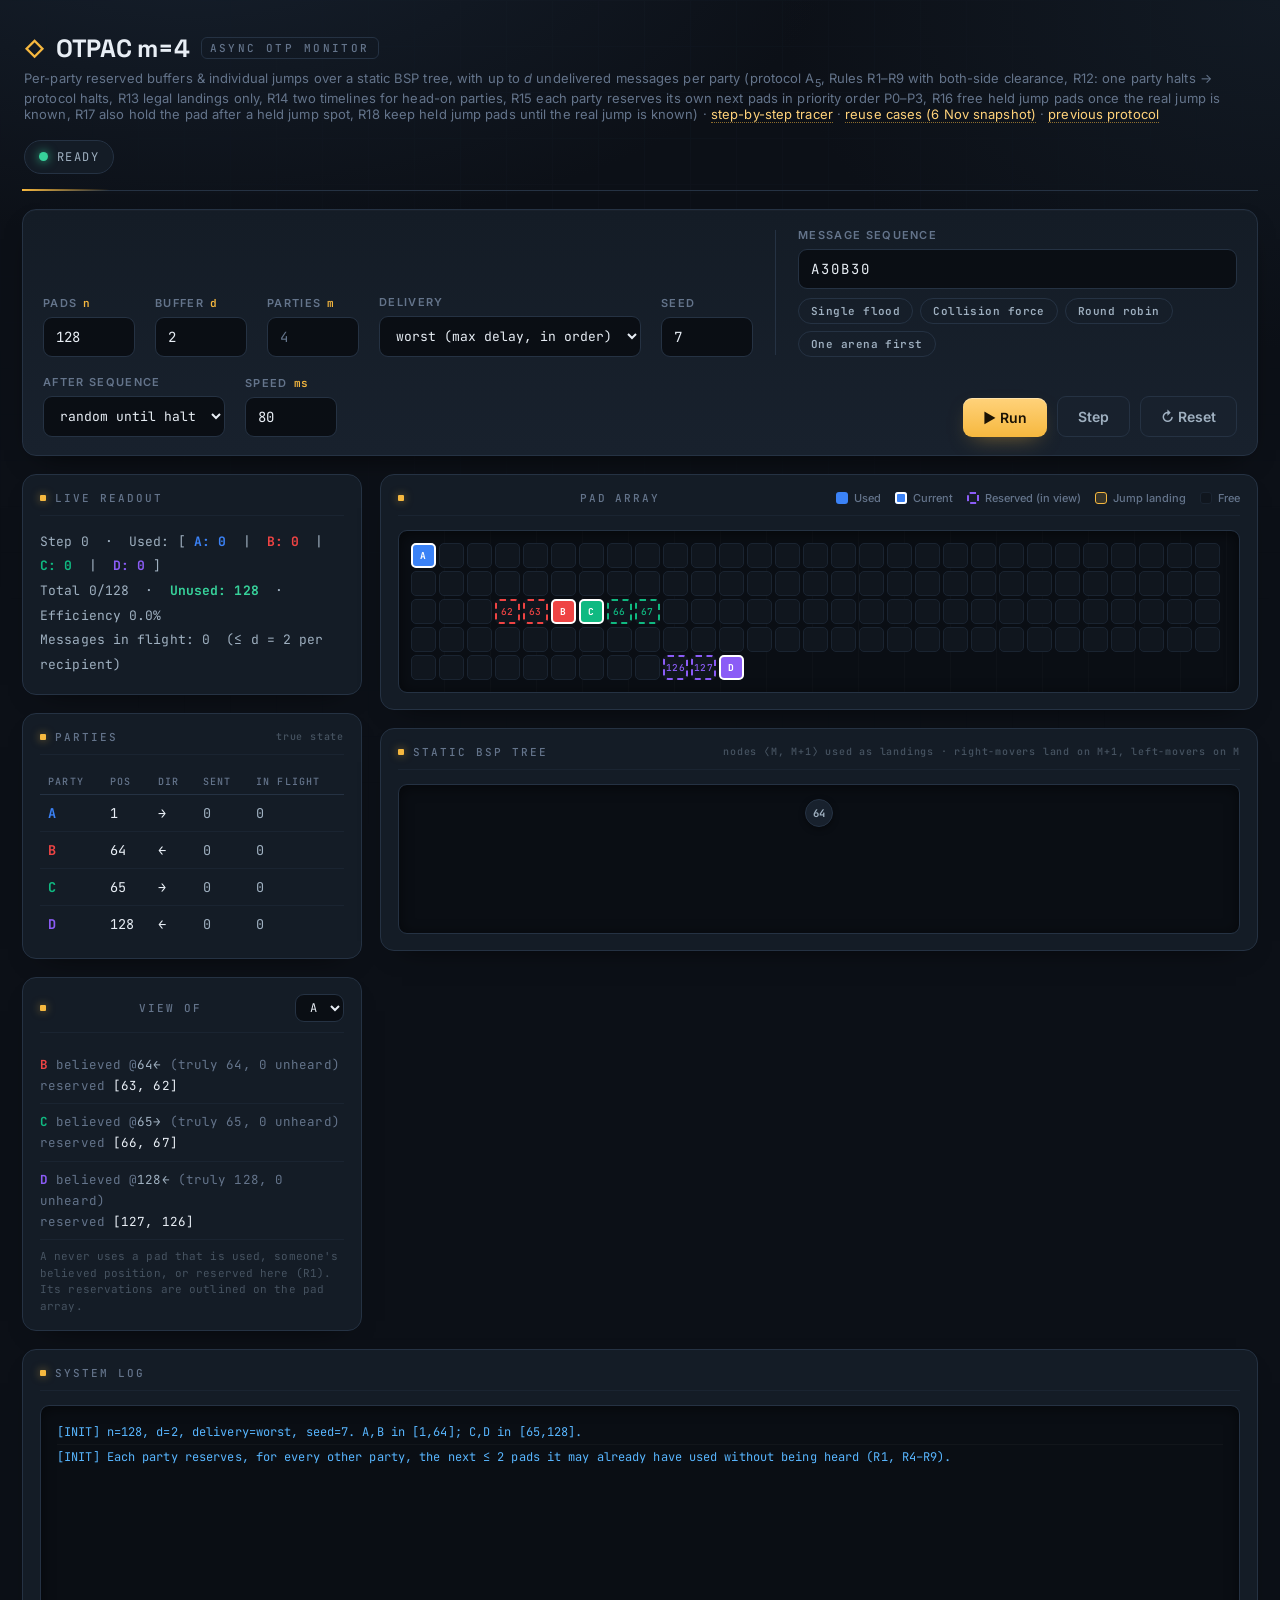
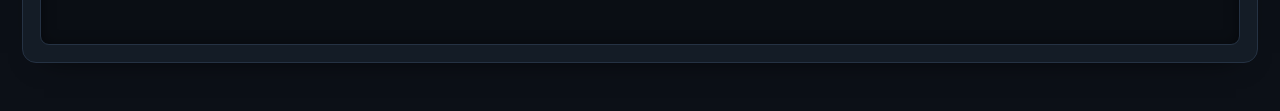
==== commit 0c5f026c: "A5 (m=4): Rule 18, keep held jump pads until the real jump is known A held landing pad (and the pads" ====
--- a/otpac_m4/index.html
+++ b/otpac_m4/index.html
@@ -42,7 +42,7 @@
                 <span>OTPAC m=4</span>
                 <span class="wordmark-sub">Async OTP Monitor</span>
             </div>
-            <div class="subtitle">Per-party reserved buffers &amp; individual jumps over a static BSP tree, with up to <i>d</i> undelivered messages per party (protocol A<sub>5</sub>, Rules R1–R9 with both-side clearance, R12: one party halts → protocol halts, R13 legal landings only, R14 two timelines for head-on parties, R15 each party reserves its own next pads in priority order P0–P3, R16 free held jump pads once the real jump is known, R17 also hold the pad after a held jump spot) · <a href="otpac_trace.html">step-by-step tracer</a> · <a href="review/index.html">reuse cases (6 Nov snapshot)</a> · <a href="../old_protocol/index.html">previous protocol</a></div>
+            <div class="subtitle">Per-party reserved buffers &amp; individual jumps over a static BSP tree, with up to <i>d</i> undelivered messages per party (protocol A<sub>5</sub>, Rules R1–R9 with both-side clearance, R12: one party halts → protocol halts, R13 legal landings only, R14 two timelines for head-on parties, R15 each party reserves its own next pads in priority order P0–P3, R16 free held jump pads once the real jump is known, R17 also hold the pad after a held jump spot, R18 keep held jump pads until the real jump is known) · <a href="otpac_trace.html">step-by-step tracer</a> · <a href="review/index.html">reuse cases (6 Nov snapshot)</a> · <a href="../old_protocol/index.html">previous protocol</a></div>
         </div>
         <div class="status" id="statusLamp" data-state="ready">
             <span class="status-dot"></span>
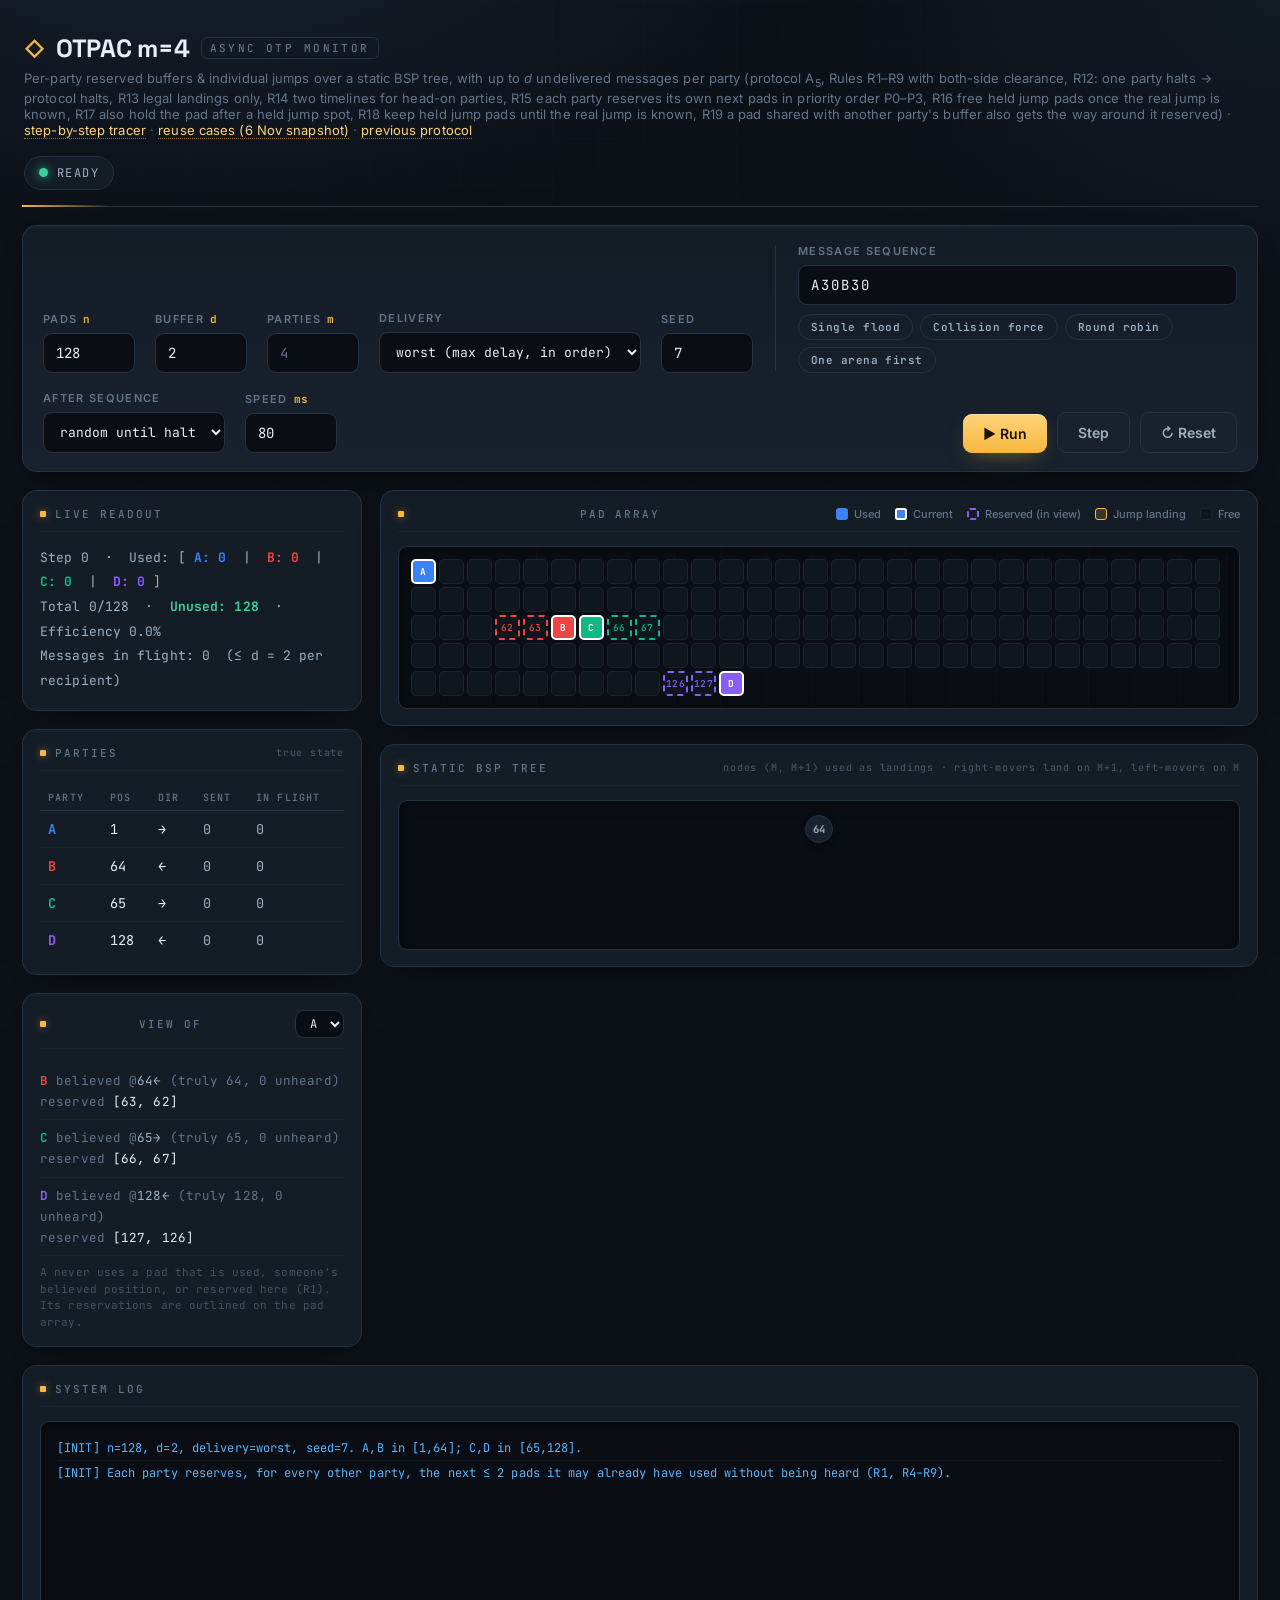
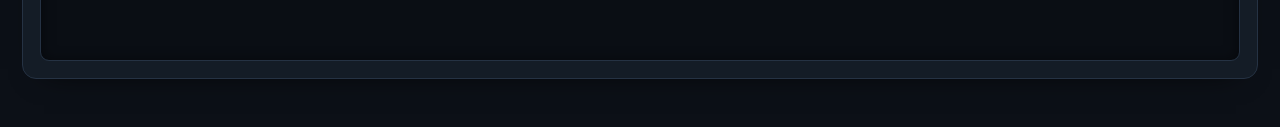
==== commit 7729dcaa: "A5 (m=4): Rule 19, a shared pad also gets the way around it reserved If a pad an observer predicts f" ====
--- a/otpac_m4/index.html
+++ b/otpac_m4/index.html
@@ -42,7 +42,7 @@
                 <span>OTPAC m=4</span>
                 <span class="wordmark-sub">Async OTP Monitor</span>
             </div>
-            <div class="subtitle">Per-party reserved buffers &amp; individual jumps over a static BSP tree, with up to <i>d</i> undelivered messages per party (protocol A<sub>5</sub>, Rules R1–R9 with both-side clearance, R12: one party halts → protocol halts, R13 legal landings only, R14 two timelines for head-on parties, R15 each party reserves its own next pads in priority order P0–P3, R16 free held jump pads once the real jump is known, R17 also hold the pad after a held jump spot, R18 keep held jump pads until the real jump is known) · <a href="otpac_trace.html">step-by-step tracer</a> · <a href="review/index.html">reuse cases (6 Nov snapshot)</a> · <a href="../old_protocol/index.html">previous protocol</a></div>
+            <div class="subtitle">Per-party reserved buffers &amp; individual jumps over a static BSP tree, with up to <i>d</i> undelivered messages per party (protocol A<sub>5</sub>, Rules R1–R9 with both-side clearance, R12: one party halts → protocol halts, R13 legal landings only, R14 two timelines for head-on parties, R15 each party reserves its own next pads in priority order P0–P3, R16 free held jump pads once the real jump is known, R17 also hold the pad after a held jump spot, R18 keep held jump pads until the real jump is known, R19 a pad shared with another party's buffer also gets the way around it reserved) · <a href="otpac_trace.html">step-by-step tracer</a> · <a href="review/index.html">reuse cases (6 Nov snapshot)</a> · <a href="../old_protocol/index.html">previous protocol</a></div>
         </div>
         <div class="status" id="statusLamp" data-state="ready">
             <span class="status-dot"></span>
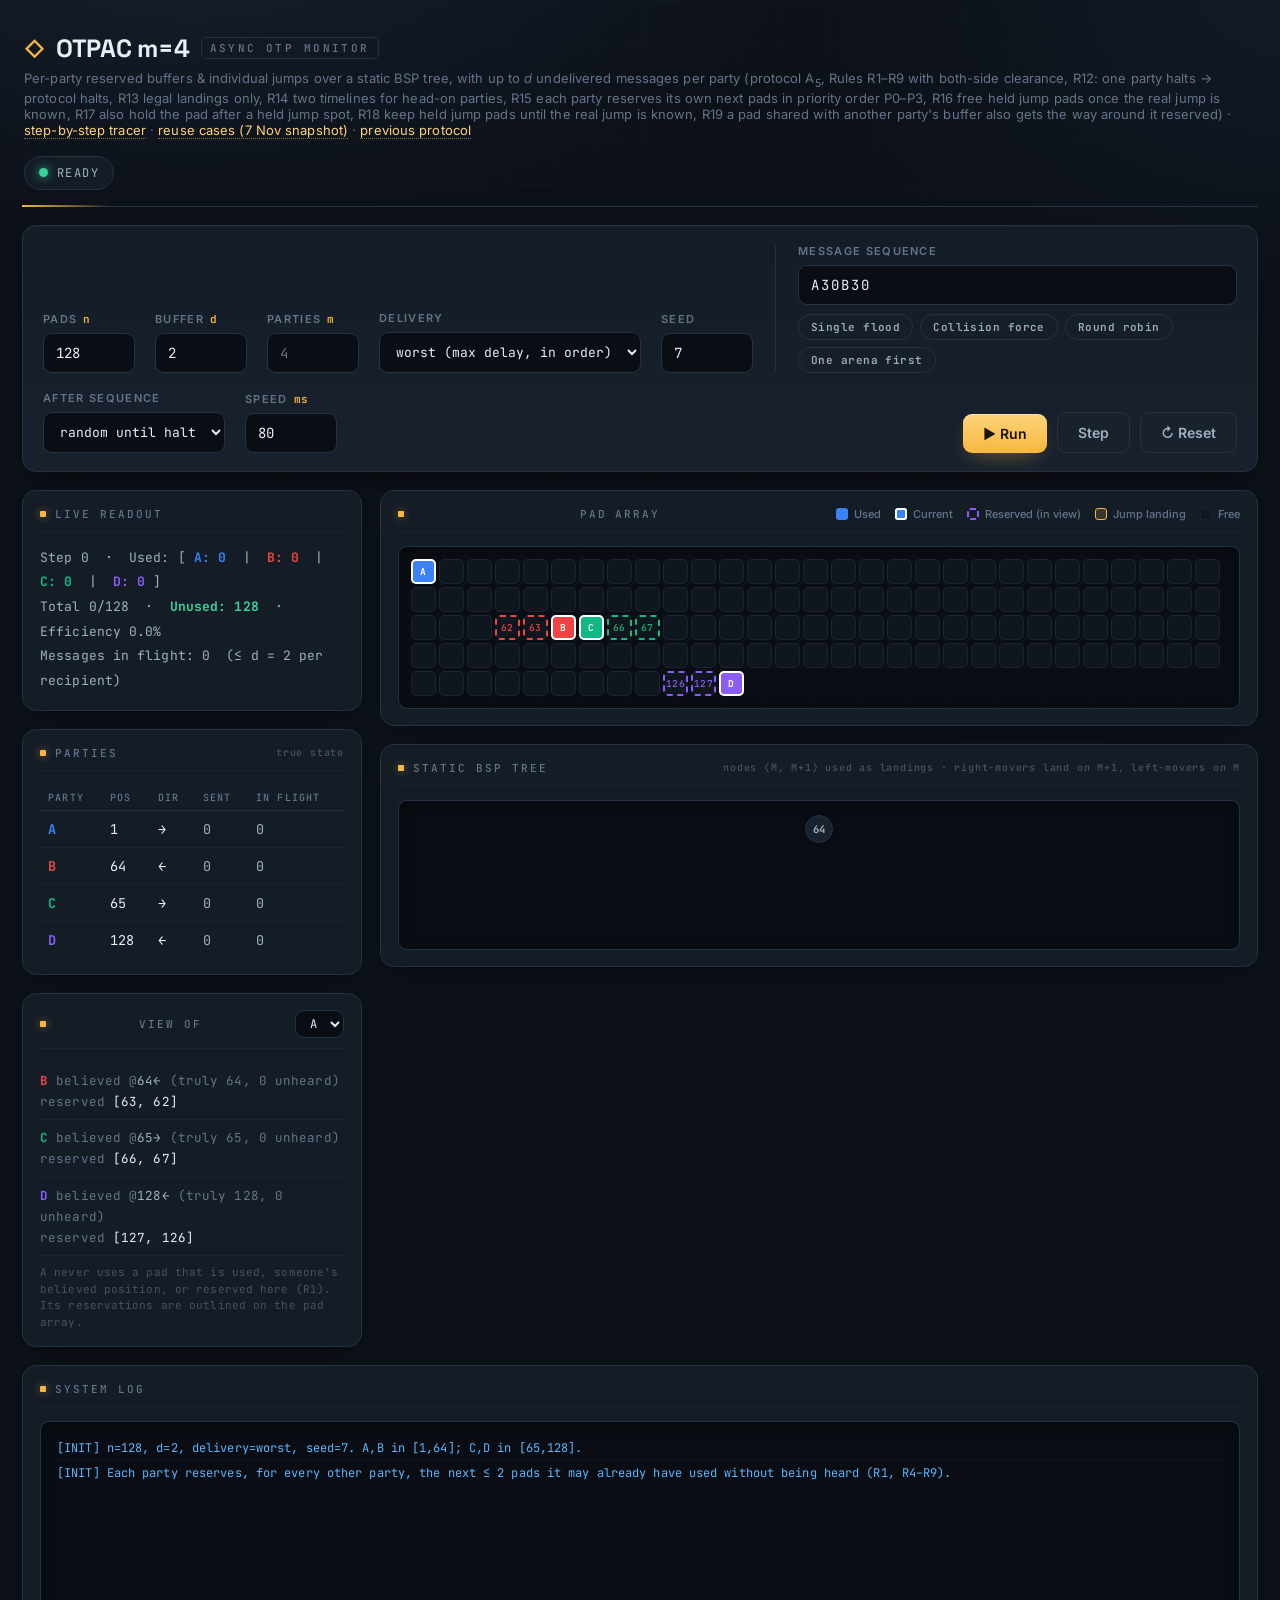
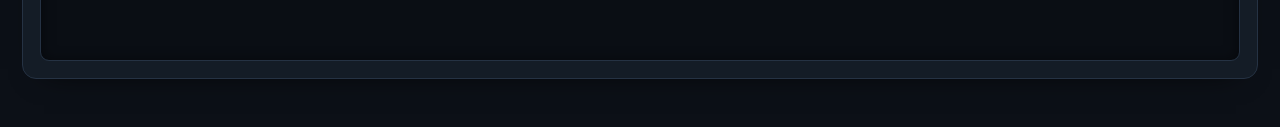
==== commit 35da3077: "A5 (m=4): update review page for Prof. Di Crescenzo to rules R1-R19 The frozen tracer and visualizer" ====
--- a/otpac_m4/index.html
+++ b/otpac_m4/index.html
@@ -42,7 +42,7 @@
                 <span>OTPAC m=4</span>
                 <span class="wordmark-sub">Async OTP Monitor</span>
             </div>
-            <div class="subtitle">Per-party reserved buffers &amp; individual jumps over a static BSP tree, with up to <i>d</i> undelivered messages per party (protocol A<sub>5</sub>, Rules R1–R9 with both-side clearance, R12: one party halts → protocol halts, R13 legal landings only, R14 two timelines for head-on parties, R15 each party reserves its own next pads in priority order P0–P3, R16 free held jump pads once the real jump is known, R17 also hold the pad after a held jump spot, R18 keep held jump pads until the real jump is known, R19 a pad shared with another party's buffer also gets the way around it reserved) · <a href="otpac_trace.html">step-by-step tracer</a> · <a href="review/index.html">reuse cases (6 Nov snapshot)</a> · <a href="../old_protocol/index.html">previous protocol</a></div>
+            <div class="subtitle">Per-party reserved buffers &amp; individual jumps over a static BSP tree, with up to <i>d</i> undelivered messages per party (protocol A<sub>5</sub>, Rules R1–R9 with both-side clearance, R12: one party halts → protocol halts, R13 legal landings only, R14 two timelines for head-on parties, R15 each party reserves its own next pads in priority order P0–P3, R16 free held jump pads once the real jump is known, R17 also hold the pad after a held jump spot, R18 keep held jump pads until the real jump is known, R19 a pad shared with another party's buffer also gets the way around it reserved) · <a href="otpac_trace.html">step-by-step tracer</a> · <a href="review/index.html">reuse cases (7 Nov snapshot)</a> · <a href="../old_protocol/index.html">previous protocol</a></div>
         </div>
         <div class="status" id="statusLamp" data-state="ready">
             <span class="status-dot"></span>
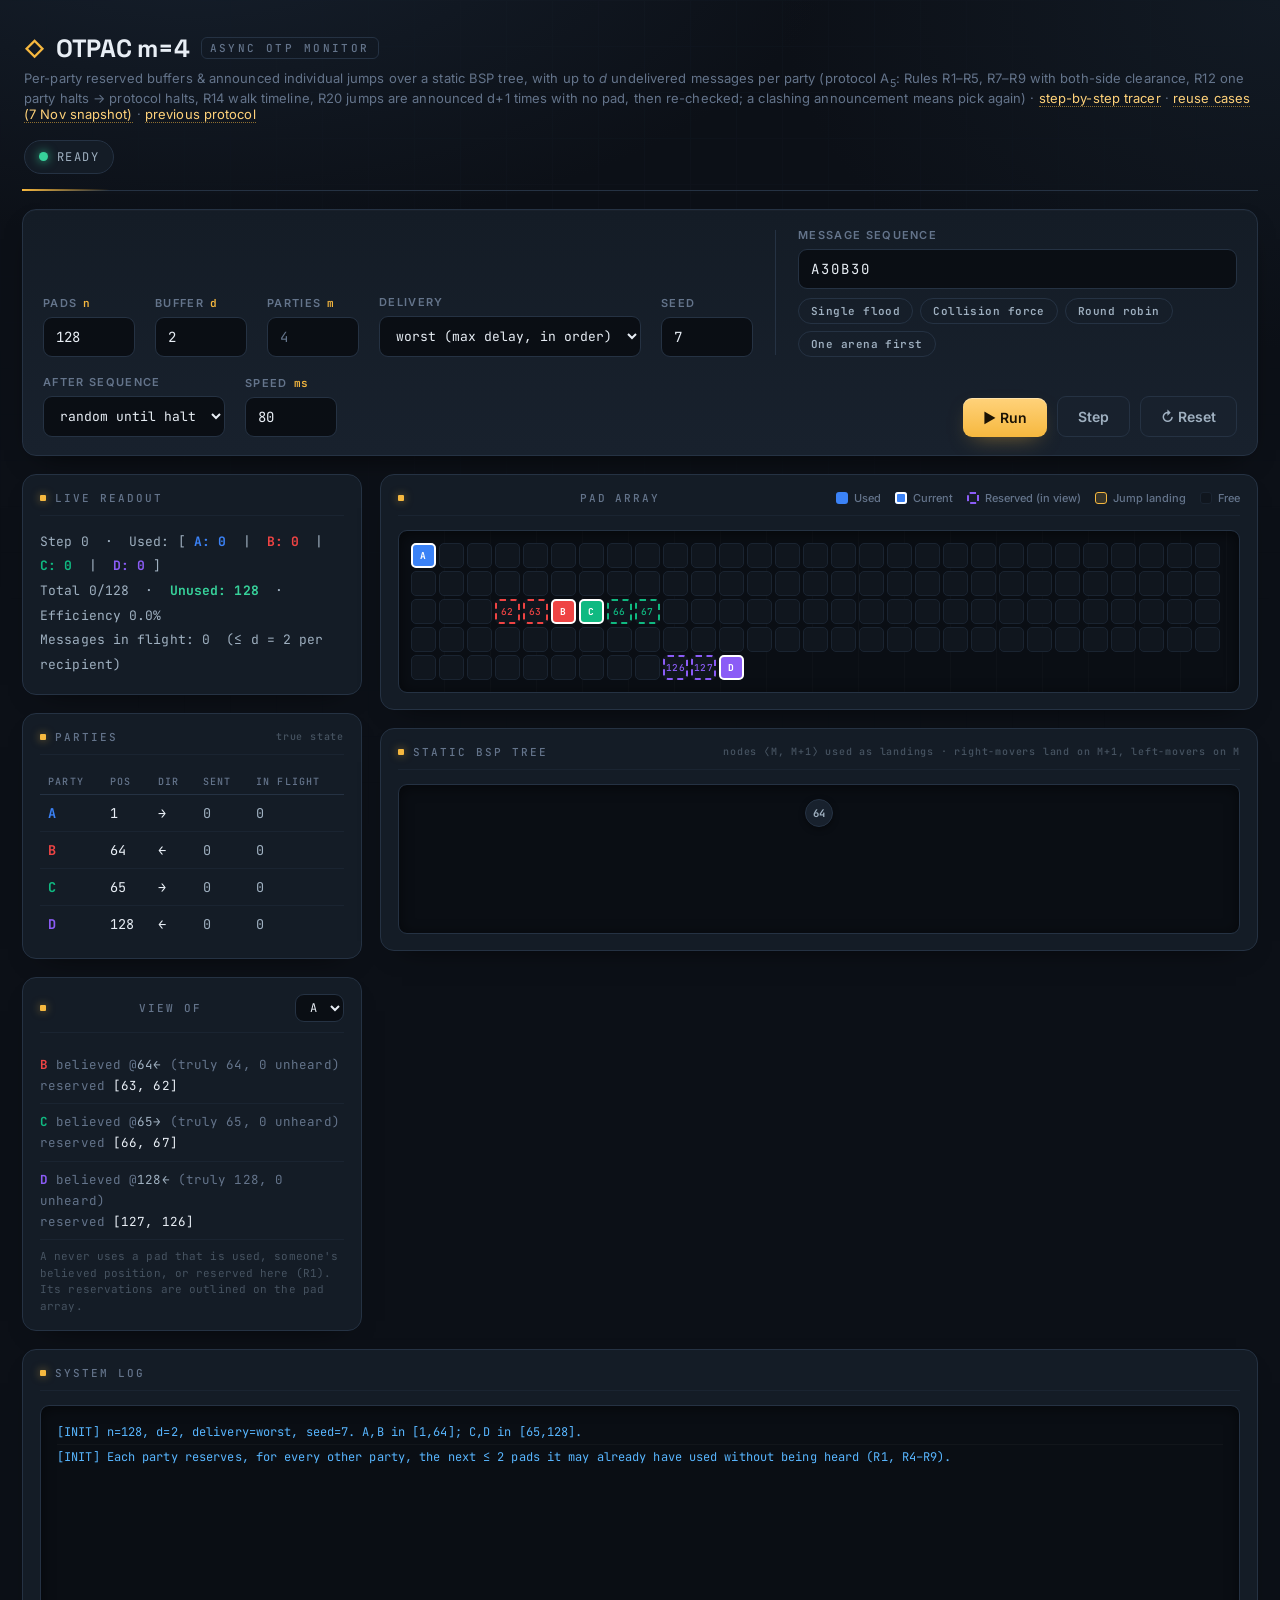
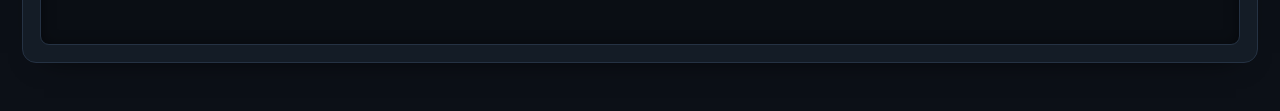
==== commit 4bc62aa0: "A5 (m=4): Rule 20, announced jumps (no more jump predictions) A party whose next pad is blocked pick" ====
--- a/otpac_m4/index.html
+++ b/otpac_m4/index.html
@@ -42,7 +42,7 @@
                 <span>OTPAC m=4</span>
                 <span class="wordmark-sub">Async OTP Monitor</span>
             </div>
-            <div class="subtitle">Per-party reserved buffers &amp; individual jumps over a static BSP tree, with up to <i>d</i> undelivered messages per party (protocol A<sub>5</sub>, Rules R1–R9 with both-side clearance, R12: one party halts → protocol halts, R13 legal landings only, R14 two timelines for head-on parties, R15 each party reserves its own next pads in priority order P0–P3, R16 free held jump pads once the real jump is known, R17 also hold the pad after a held jump spot, R18 keep held jump pads until the real jump is known, R19 a pad shared with another party's buffer also gets the way around it reserved) · <a href="otpac_trace.html">step-by-step tracer</a> · <a href="review/index.html">reuse cases (7 Nov snapshot)</a> · <a href="../old_protocol/index.html">previous protocol</a></div>
+            <div class="subtitle">Per-party reserved buffers &amp; announced individual jumps over a static BSP tree, with up to <i>d</i> undelivered messages per party (protocol A<sub>5</sub>: Rules R1–R5, R7–R9 with both-side clearance, R12 one party halts → protocol halts, R14 walk timeline, R20 jumps are announced d+1 times with no pad, then re-checked; a clashing announcement means pick again) · <a href="otpac_trace.html">step-by-step tracer</a> · <a href="review/index.html">reuse cases (7 Nov snapshot)</a> · <a href="../old_protocol/index.html">previous protocol</a></div>
         </div>
         <div class="status" id="statusLamp" data-state="ready">
             <span class="status-dot"></span>
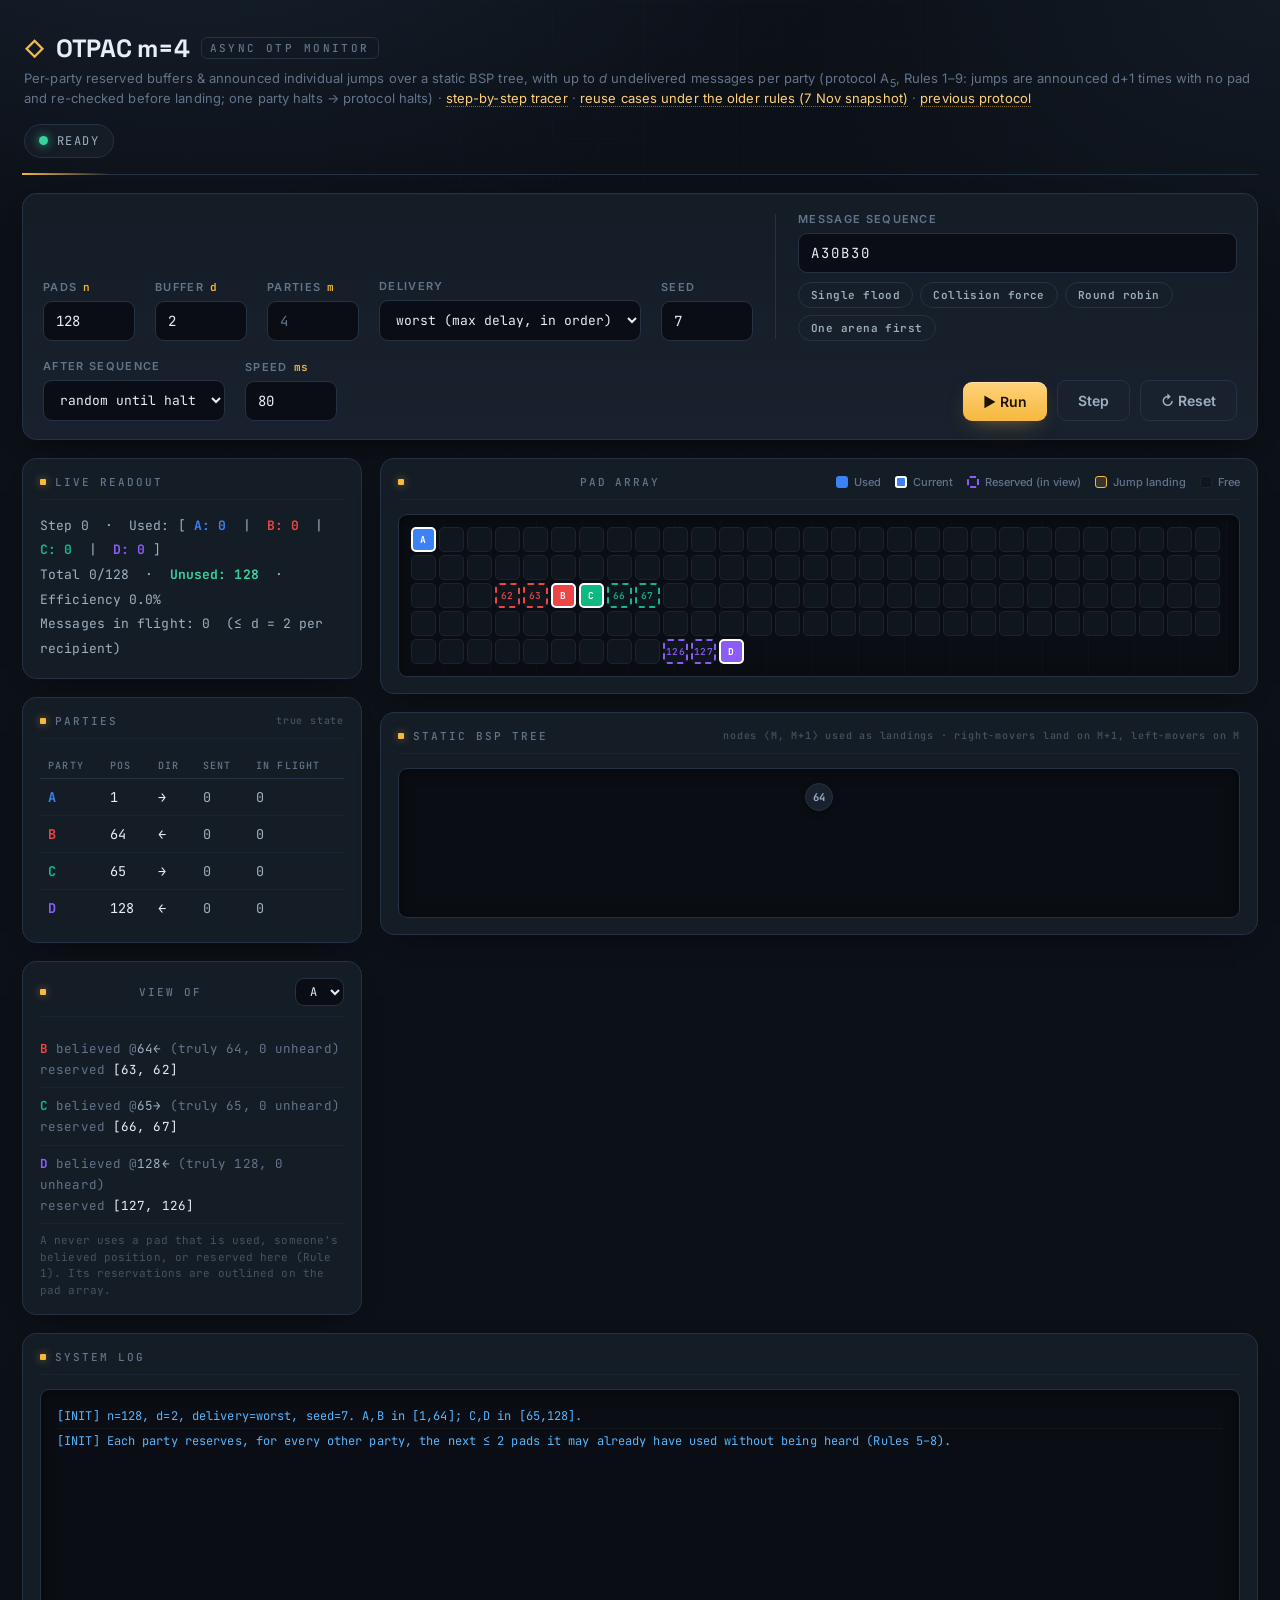
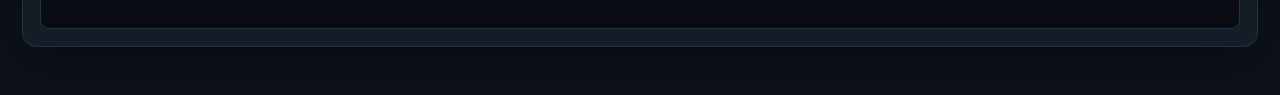
==== commit 13274307: "A5 (m=4): renumber the rules 1-9 and delete the unused ones The protocol now has nine rules, numbere" ====
--- a/otpac_m4/index.html
+++ b/otpac_m4/index.html
@@ -42,7 +42,7 @@
                 <span>OTPAC m=4</span>
                 <span class="wordmark-sub">Async OTP Monitor</span>
             </div>
-            <div class="subtitle">Per-party reserved buffers &amp; announced individual jumps over a static BSP tree, with up to <i>d</i> undelivered messages per party (protocol A<sub>5</sub>: Rules R1–R5, R7–R9 with both-side clearance, R12 one party halts → protocol halts, R14 walk timeline, R20 jumps are announced d+1 times with no pad, then re-checked; a clashing announcement means pick again) · <a href="otpac_trace.html">step-by-step tracer</a> · <a href="review/index.html">reuse cases (7 Nov snapshot)</a> · <a href="../old_protocol/index.html">previous protocol</a></div>
+            <div class="subtitle">Per-party reserved buffers &amp; announced individual jumps over a static BSP tree, with up to <i>d</i> undelivered messages per party (protocol A<sub>5</sub>, Rules 1–9: jumps are announced d+1 times with no pad and re-checked before landing; one party halts → protocol halts) · <a href="otpac_trace.html">step-by-step tracer</a> · <a href="review/index.html">reuse cases under the older rules (7 Nov snapshot)</a> · <a href="../old_protocol/index.html">previous protocol</a></div>
         </div>
         <div class="status" id="statusLamp" data-state="ready">
             <span class="status-dot"></span>
